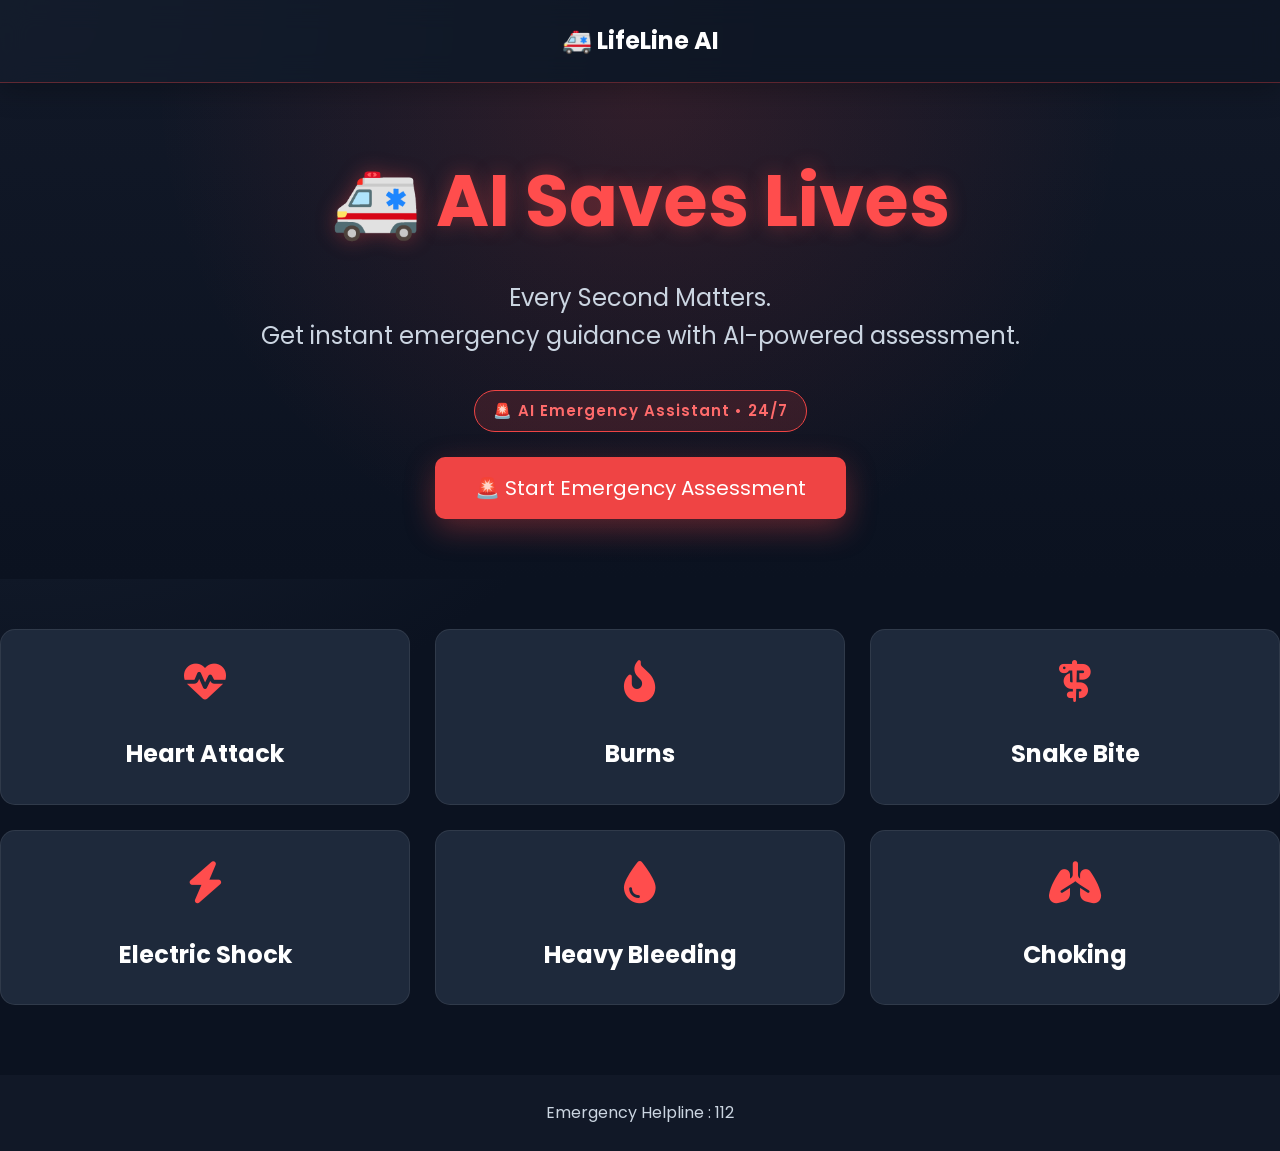
==== index.html @ 3795f9d7 "Initial Commit" ====
<!DOCTYPE html>
<html lang="en">
<head>
    <meta charset="UTF-8">
    <meta name="viewport" content="width=device-width, initial-scale=1.0">
    <title>LifeLine AI</title>

    <link rel="stylesheet" href="style.css">
    <link rel="stylesheet" href="https://cdnjs.cloudflare.com/ajax/libs/font-awesome/6.7.2/css/all.min.css">
</head>

<body>
  <header class="navbar">
    <h2>🚑 LifeLine AI</h2>
</header>

<section class="hero">
   <h2>🚑 AI Saves Lives</h2>

<p>
Every Second Matters.<br>
Get instant emergency guidance with AI-powered assessment.
</p>
<div class="live-badge">🚨 AI Emergency Assistant • 24/7</div>

<button>🚨 Start Emergency Assessment</button>
</section>

<section class="cards">

   <div class="card">
    <i class="fa-solid fa-heart-pulse icon"></i>
    <h3>Heart Attack</h3>
   </div>

   <div class="card">
    <i class="fa-solid fa-fire-flame-curved icon"></i>
    <h3>Burns</h3>
   </div>

   <div class="card">
    <i class="fa-solid fa-staff-snake icon"></i>
    <h3>Snake Bite</h3>
   </div>

   <div class="card">
    <i class="fa-solid fa-bolt icon"></i>
    <h3>Electric Shock</h3>
   </div>

   <div class="card">
    <i class="fa-solid fa-droplet icon"></i>
    <h3>Heavy Bleeding</h3>
   </div>

   <div class="card">
    <i class="fa-solid fa-lungs icon"></i>
    <h3>Choking</h3>
   </div>
</section>

<footer>
    Emergency Helpline : 112
</footer>
</body>

<script src="script.js"></script>

</html>
---- style.css ----
@import url('https://fonts.googleapis.com/css2?family=Poppins:wght@300;400;600;700&display=swap');

*{
    margin:0;
    padding:0;
    box-sizing:border-box;
    font-family:'Poppins',sans-serif;
}

body{
    background:
    radial-gradient(circle at top left,#1e293b 0%,#0B1220 45%),
    radial-gradient(circle at bottom right,#3b0d1f 0%,#0B1220 40%),
    #0B1220;
    color:#ffffff;
    line-height:1.6;
    overflow-x:hidden;
}

header{
    position:sticky;
    top:0;
    z-index:100;
    background:rgba(17,24,39,.75);
    backdrop-filter:blur(14px);
    border-bottom:1px solid rgba(239,68,68,.35);
    padding:22px;
    text-align:center;
    box-shadow:0 8px 25px rgba(0,0,0,.25);
}

header h1{
    font-size:46px;
    font-weight:700;
    letter-spacing:1px;
    text-shadow:0 0 20px rgba(239,68,68,.35);
}

.hero{
    text-align:center;
    padding:60px 20px;
    background:
radial-gradient(circle at top, rgba(239,68,68,0.15), transparent 60%),
linear-gradient(180deg,#111827,#0B1220);
    position:relative;
    overflow:hidden;
}

.hero h2{
    font-size:72px;
    color:#ff4d4d;
    font-weight:700;
    text-shadow:0 0 20px rgba(255,77,77,.35);
    margin-bottom:20px;
}

.hero p{
    font-size:24px;
    color:#CBD5E1;
    margin-bottom:35px;
}

button{
    background:#ef4444;
    color:white;
    border:none;
    padding:16px 40px;
    font-size:20px;
    border-radius:10px;
    cursor:pointer;
    transition:.3s;
    box-shadow:0 10px 30px rgba(239,68,68,.35);
}

button:hover{
    background:#dc2626;
    transform:translateY(-5px) scale(1.05);
    box-shadow:0 15px 40px rgba(239,68,68,.45);
}

.container{
    width:90%;
    max-width:1200px;
    margin:auto;
}

.cards{
    display:grid;
    grid-template-columns:repeat(3,1fr);
    gap:25px;
    margin-top:50px;
    margin-bottom:70px;
}

@media (max-width:900px){
    .cards{
        grid-template-columns:repeat(2,1fr);
    }
}

@media (max-width:600px){
    .cards{
        grid-template-columns:1fr;
    }
}

.card{
    min-height:170px;
    display:flex;
    justify-content:center;
    align-items:center;
    flex-direction:column;
    background:#1E293B;
    padding:30px;
    border-radius:15px;
    text-align:center;
    transition:.3s;
    cursor:pointer;
    border:1px solid rgba(255,255,255,.08);
}

.card:hover{
    transform:translateY(-10px);
    box-shadow:0 0 30px rgba(239,68,68,.3);
    border-color:#ef4444;
}

.card h3{
    font-size:24px;
    margin-top:15px;
    margin-bottom:0;
}

.icon{
    font-size:42px;
    color:#ff4d4d;
    margin-bottom:18px;
}

.card p{
    color:#CBD5E1;
    font-size:16px;
}

.section-title{
    text-align:center;
    font-size:38px;
    margin-top:30px;
    margin-bottom:20px;
}

footer{
    background:#111827;
    text-align:center;
    padding:25px;
    color:#CBD5E1;
    margin-top:60px;
}

.live-badge{
    display:block;
    width:fit-content;
    margin:0 auto 25px;
    background:rgba(239,68,68,.15);
    border:1px solid #ef4444;
    color:#ff6b6b;
    padding:8px 18px;
    border-radius:30px;
    font-size:15px;
    font-weight:600;
    letter-spacing:1px;
}

input[type="checkbox"]{
    width:22px;
    height:22px;
    margin-bottom:15px;
}

label.card{
    cursor:pointer;
}

@keyframes pulse{
    0%{
        box-shadow:0 0 0 0 rgba(239,68,68,.5);
    }
    70%{
        box-shadow:0 0 0 12px rgba(239,68,68,0);
    }
    100%{
        box-shadow:0 0 0 0 rgba(239,68,68,0);
    }
}

.live-badge{
    animation:pulse 2s infinite;
}

.result-hero{
    padding:50px 20px;
}
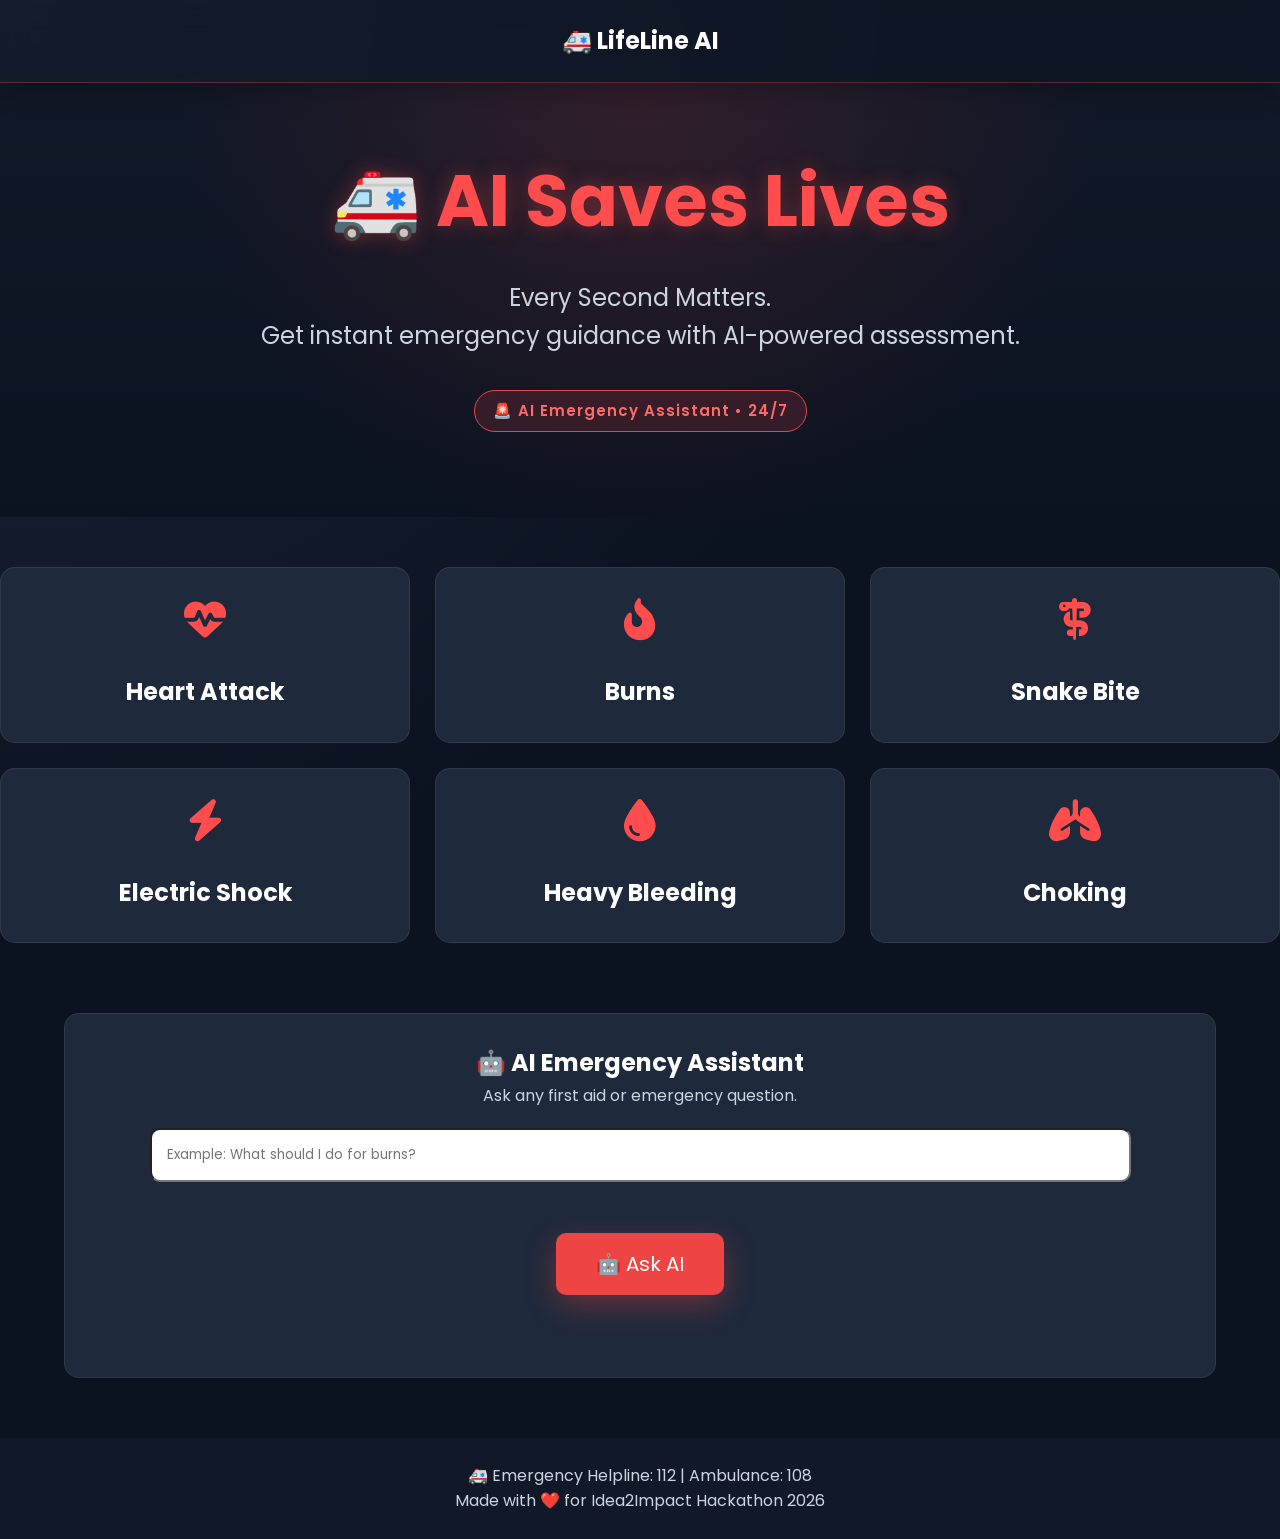
==== commit 0201abb4: "Updated LifeLine AI" ====
--- a/index.html
+++ b/index.html
@@ -3,7 +3,7 @@
 <head>
     <meta charset="UTF-8">
     <meta name="viewport" content="width=device-width, initial-scale=1.0">
-    <title>LifeLine AI</title>
+    <title>LifeLine AI | Emergency First Aid Assistant</title>
 
     <link rel="stylesheet" href="style.css">
     <link rel="stylesheet" href="https://cdnjs.cloudflare.com/ajax/libs/font-awesome/6.7.2/css/all.min.css">
@@ -23,7 +23,6 @@
 </p>
 <div class="live-badge">🚨 AI Emergency Assistant • 24/7</div>
 
-<button>🚨 Start Emergency Assessment</button>
 </section>
 
 <section class="cards">
@@ -58,9 +57,36 @@
     <h3>Choking</h3>
    </div>
 </section>
+  <section class="container">
 
+<div class="card">
+
+<h2>🤖 AI Emergency Assistant</h2>
+
+<p>Ask any first aid or emergency question.</p>
+
+<input
+type="text"
+id="userQuestion"
+placeholder="Example: What should I do for burns?"
+style="width:90%;padding:15px;border-radius:10px;margin-top:20px;">
+
+<br><br>
+
+<button id="askAI">
+🤖 Ask AI
+</button>
+
+<br><br>
+
+<div id="aiAnswer"></div>
+
+</div>
+
+</section>
 <footer>
-    Emergency Helpline : 112
+    <p>🚑 Emergency Helpline: 112 | Ambulance: 108</p>
+    <p>Made with ❤️ for Idea2Impact Hackathon 2026</p>
 </footer>
 </body>
 
